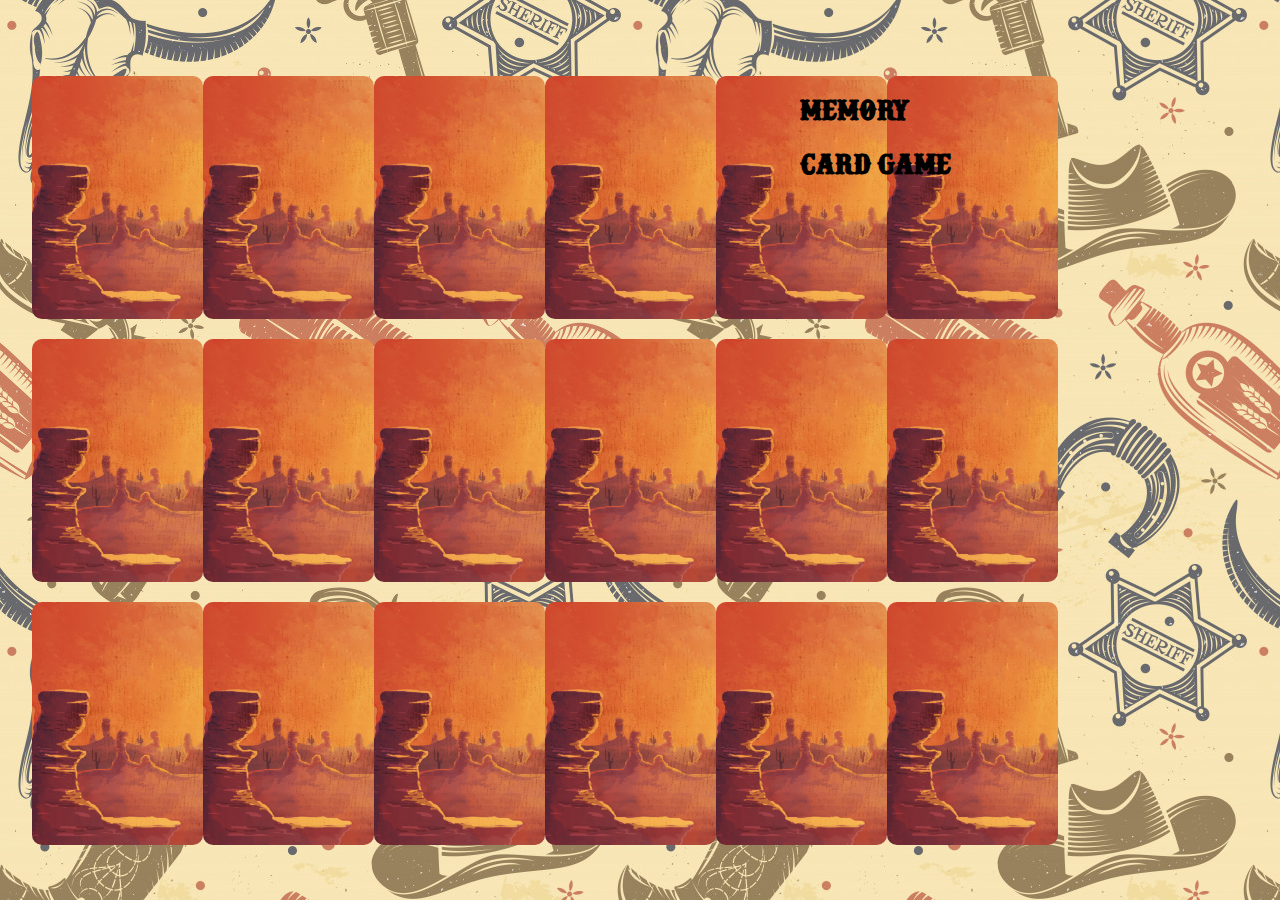
==== game.html @ 1d7b204f "Create game.html" ====
<!DOCTYPE html>
<html lang="en">
  <head>
    <meta charset="UTF-8" />
    <meta name="viewport" content="width=device-width, initial-scale=1.0" />
    <title>Memory Card Game</title>
    <link rel="stylesheet" href="style.css" />
  </head>
  <body>
    <div id="container">
      <div id="card-panel"></div>
      <div id="menu-panel">
        <h1>
          Memory <br />
          Card Game
        </h1>
        <p id="score"></p>
        <p id="health"></p>
      </div>
    </div>
    <audio autoplay loop>
      <source src="./assets/music/Wild_West_Town.mp3" type="audio/mpeg" />
    </audio>
    <script
      src="https://code.jquery.com/jquery-3.5.1.min.js"
      integrity="sha256-9/aliU8dGd2tb6OSsuzixeV4y/faTqgFtohetphbbj0="
      crossorigin="anonymous"
    ></script>
    <script src="main.js"></script>
  </body>
</html>
---- style.css ----
@font-face {
  font-family: "Docktrin";
  src: url("./assets/fontfaces/docktrin.ttf") format("truetype");
}
:root {
  --grid-cols: 1;
  --grid-rows: 1;
}
* {
  margin: 0;
  padding: 0;
}
a {
  text-decoration: none;
}
body {
  background-image: url("./assets/images/backgroundPattern.jpg");
  font-family: Docktrin;
}

#container {
  display: flex;
  justify-content: center;
  align-items: center;
  width: 100vw;
  min-height: 100vh;
}
#menu-panel {
  width: 35vw;
  height: 80vh;
}
#card-panel {
  display: grid;
  width: 60vw;
  grid-template-rows: repeat(var(--grid-rows), 1fr);
  grid-template-columns: repeat(var(--grid-cols), 1fr);
}

.card-item {
  width: 19vh;
  height: 27vh;
  margin-top: 20px;
  border-radius: 10px;
  background-image: url("./assets/images/cardCover.jpg");
  background-size: cover;
}

#start-screen {
  background-image: url("./assets/images/background.jpg");
  background-size: cover;
  width: 100vw;
  height: 100vh;
  display: flex;
  flex-direction: column;
  justify-content: center;
  align-items: center;
}
#start-button {
  background-image: url("./assets/images/start.jpg");
  background-size: contain;
  width: 305px;
  height: 90px;
  border-radius: 20px;
  color: white;
  font-size: 76px;
  text-align: center;
  cursor: pointer;
}
#app-name {
  font-size: 160px;
  color: darkred;
  text-align: center;
}
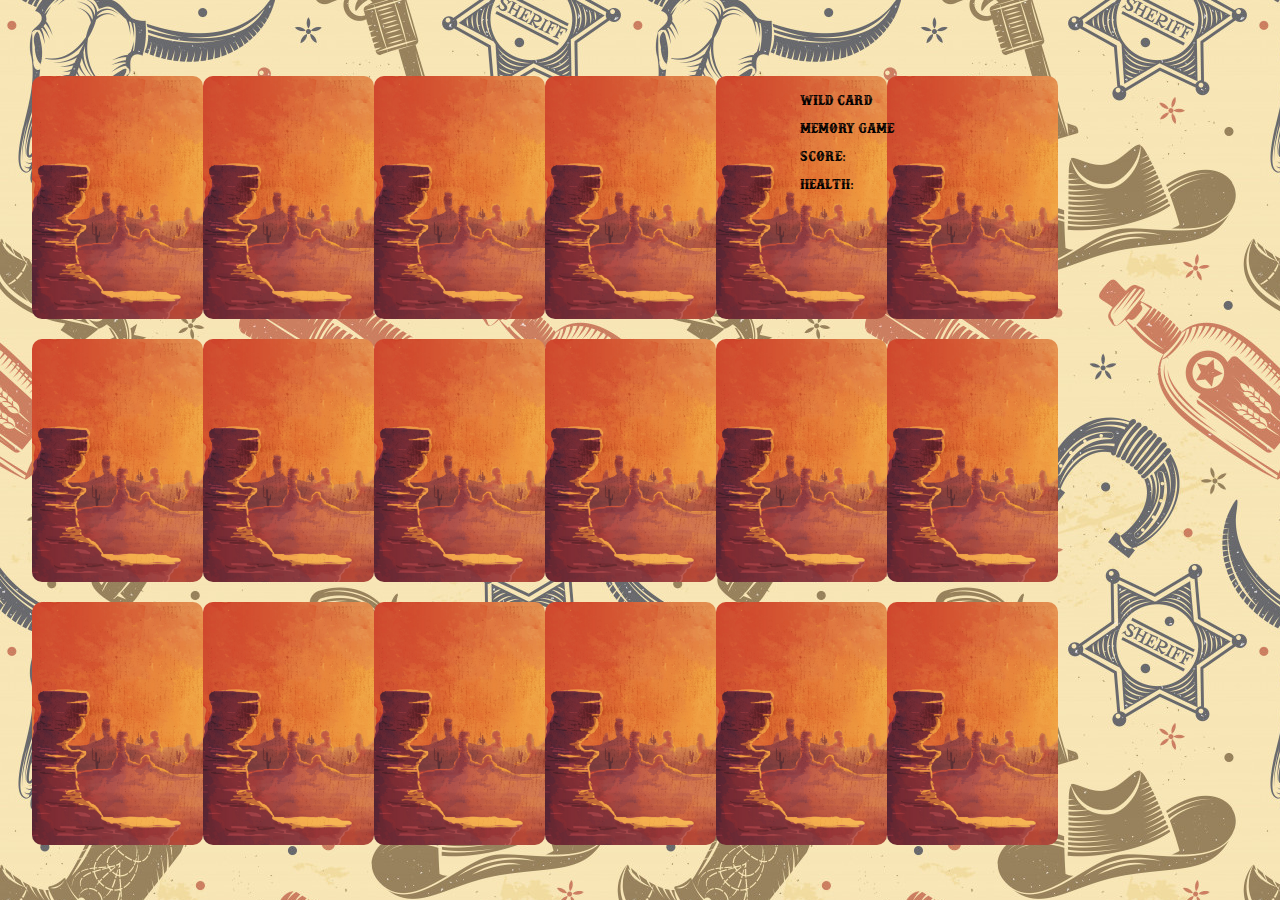
==== commit 184e2444: "Update game.html" ====
--- a/game.html
+++ b/game.html
@@ -10,12 +10,12 @@
     <div id="container">
       <div id="card-panel"></div>
       <div id="menu-panel">
-        <h1>
-          Memory <br />
-          Card Game
-        </h1>
-        <p id="score"></p>
-        <p id="health"></p>
+        <p id="game-name">
+          Wild Card <br />
+          Memory Game
+        </p>
+        <p id="scorePanel">Score: <span id="score"></span></p>
+        <p id="healthPanel">Health: <span id="health"></span></p>
       </div>
     </div>
     <audio autoplay loop>
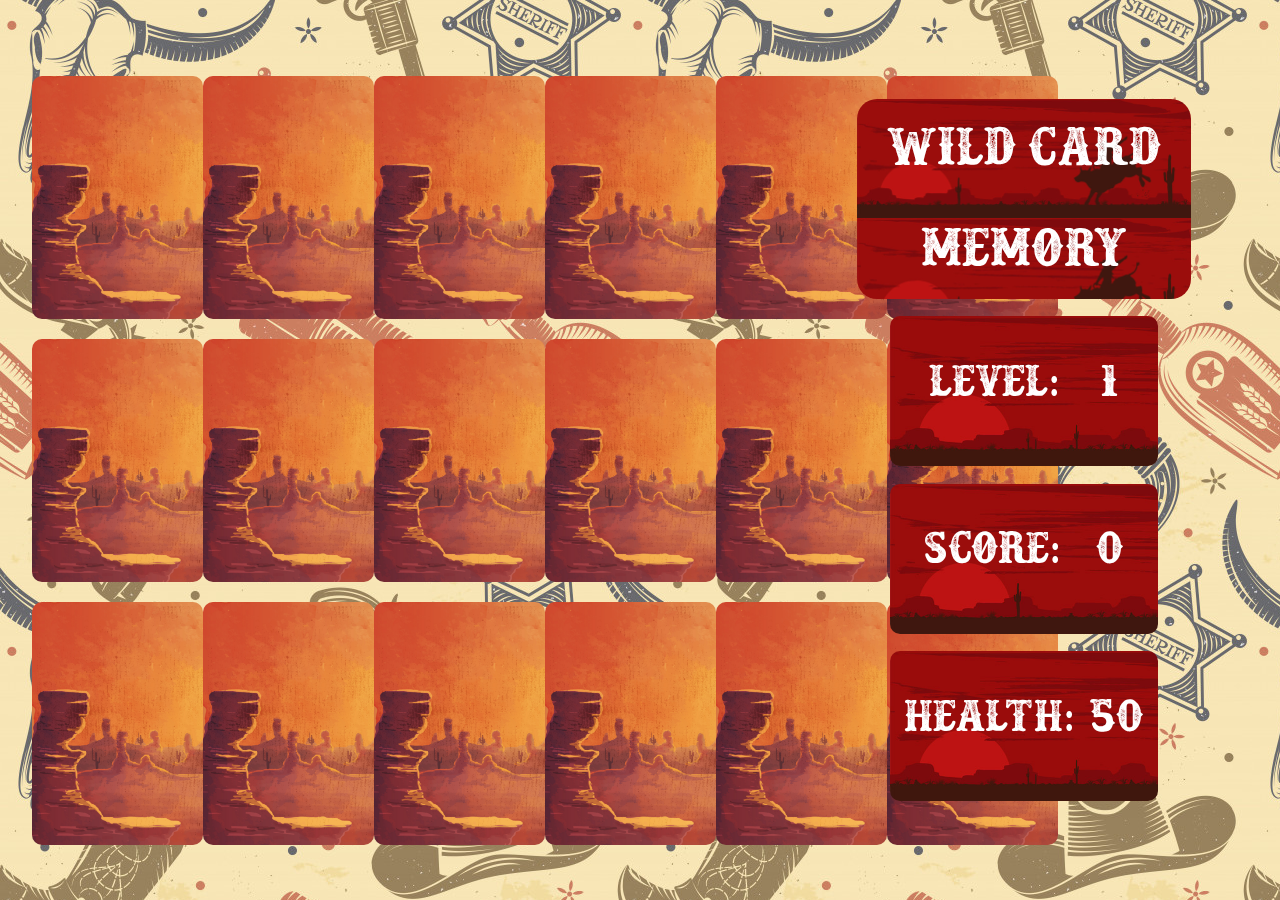
==== commit 1ee61251: "levelPanel added." ====
--- a/game.html
+++ b/game.html
@@ -14,6 +14,7 @@
           Wild Card <br />
           Memory Game
         </p>
+        <p id="levelPanel">Level: <span id="level"></span></p>
         <p id="scorePanel">Score: <span id="score"></span></p>
         <p id="healthPanel">Health: <span id="health"></span></p>
       </div>
--- a/style.css
+++ b/style.css
@@ -28,6 +28,10 @@
 #menu-panel {
   width: 35vw;
   height: 80vh;
+  display: flex;
+  flex-direction: column;
+  justify-content: space-around;
+  align-items: center;
 }
 #card-panel {
   display: grid;
@@ -43,6 +47,37 @@
   border-radius: 10px;
   background-image: url("./assets/images/cardCover.jpg");
   background-size: cover;
+}
+#game-name {
+  font-size: 60px;
+  background-image: url("./assets/images/score-bg.jpg");
+  background-size: contain;
+  text-align: center;
+  width: 70%;
+  height: 20vh;
+  border-radius: 20px;
+  color: white;
+  padding: 10px;
+}
+#scorePanel,
+#healthPanel,
+#levelPanel {
+  background-size: cover;
+  display: flex;
+  align-items: center;
+  justify-content: space-evenly;
+  width: 60%;
+  height: 150px;
+  color: white;
+  font-size: 50px;
+  border-radius: 10px;
+}
+#scorePanel {
+  background-image: url("./assets/images/score-bg.jpg");
+}
+#healthPanel,
+#levelPanel {
+  background-image: url("./assets/images/score-bg-2.jpg");
 }
 
 #start-screen {
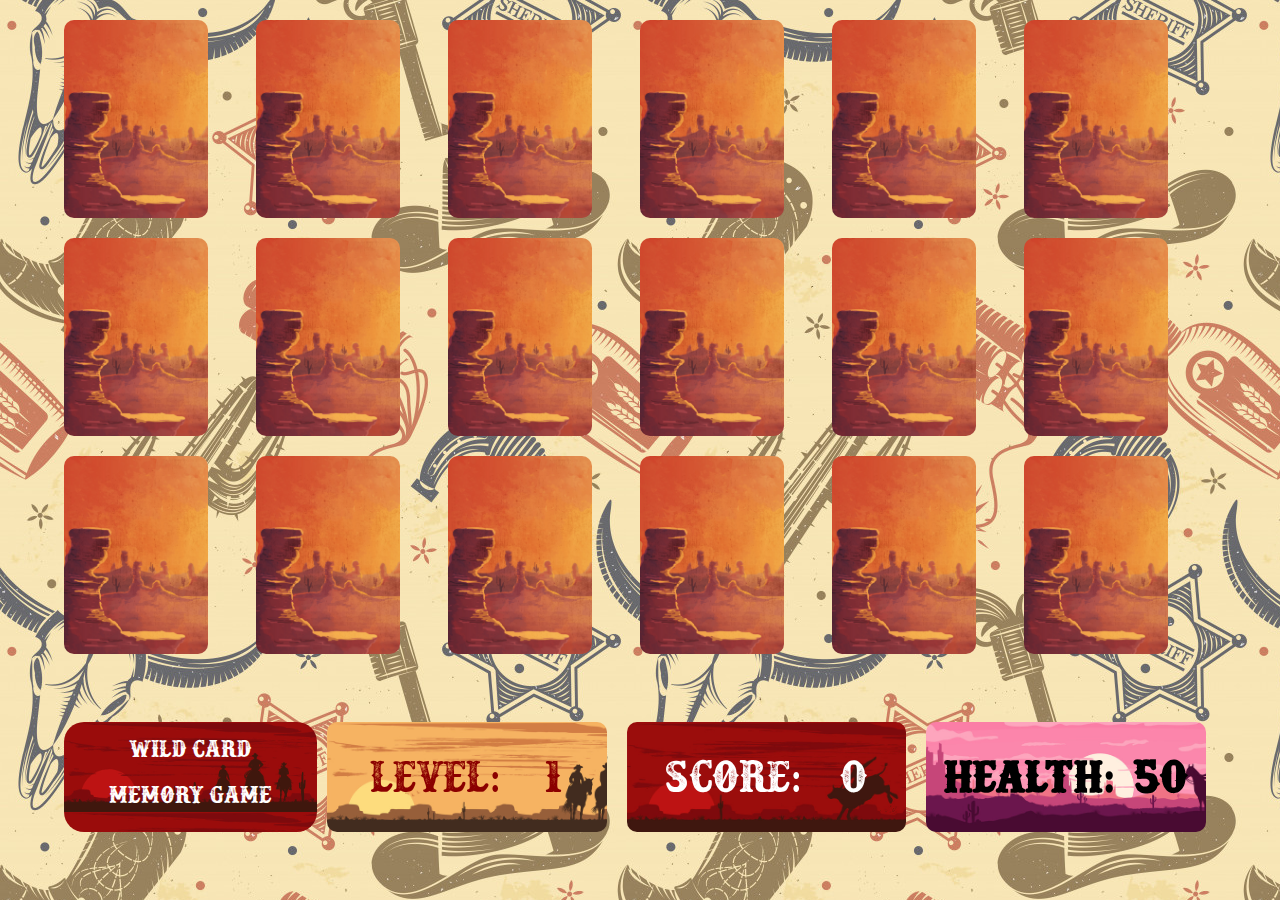
==== commit 3db1fcab: "responsive css prepared." ====
--- a/game.html
+++ b/game.html
@@ -14,12 +14,12 @@
           Wild Card <br />
           Memory Game
         </p>
-        <p id="levelPanel">Level: <span id="level"></span></p>
-        <p id="scorePanel">Score: <span id="score"></span></p>
-        <p id="healthPanel">Health: <span id="health"></span></p>
+        <p id="level-panel">Level: <span id="level"></span></p>
+        <p id="score-panel">Score: <span id="score"></span></p>
+        <h3 id="health-panel">Health: <span id="health"></span></h3>
       </div>
     </div>
-    <audio autoplay loop>
+    <audio id="music" autoplay loop>
       <source src="./assets/music/Wild_West_Town.mp3" type="audio/mpeg" />
     </audio>
     <script
--- a/style.css
+++ b/style.css
@@ -50,7 +50,7 @@
 }
 #game-name {
   font-size: 60px;
-  background-image: url("./assets/images/score-bg.jpg");
+  background-image: url("./assets/images/name-bg.jpg");
   background-size: contain;
   text-align: center;
   width: 70%;
@@ -59,25 +59,31 @@
   color: white;
   padding: 10px;
 }
-#scorePanel,
-#healthPanel,
-#levelPanel {
+#score-panel,
+#health-panel,
+#level-panel {
   background-size: cover;
   display: flex;
   align-items: center;
   justify-content: space-evenly;
+  margin: 10px 0;
+  padding: 20px 0 0;
+  text-align: center;
   width: 60%;
   height: 150px;
-  color: white;
-  font-size: 50px;
+  font-size: 60px;
   border-radius: 10px;
 }
-#scorePanel {
+#score-panel {
   background-image: url("./assets/images/score-bg.jpg");
+  color: white;
 }
-#healthPanel,
-#levelPanel {
-  background-image: url("./assets/images/score-bg-2.jpg");
+#health-panel {
+  background-image: url("./assets/images/health-bg.jpg");
+}
+#level-panel {
+  background-image: url("./assets/images/level-bg.jpg");
+  color: darkred;
 }
 
 #start-screen {
@@ -103,6 +109,91 @@
 }
 #app-name {
   font-size: 160px;
-  color: darkred;
+  color: rgb(206, 68, 13);
   text-align: center;
 }
+
+@media (max-width: 1680px) {
+  #container {
+    flex-direction: column;
+    height: 100vh;
+  }
+  #menu-panel {
+    flex-direction: row;
+    height: 100%;
+    width: 90vw;
+  }
+  #card-panel {
+    width: 90vw;
+  }
+  .card-item {
+    width: 16vh;
+    height: 22vh;
+  }
+  #game-name {
+    font-size: 35px;
+    width: 50%;
+    height: 10vh;
+  }
+  #score-panel,
+  #health-panel,
+  #level-panel {
+    width: 60%;
+    height: 10vh;
+    font-size: 50px;
+    margin: 0 10px;
+  }
+}
+@media (max-width: 1370px) {
+  #game-name {
+    font-size: 27px;
+  }
+}
+@media (max-width: 950px) {
+  #game-name {
+    font-size: 21px;
+  }
+  #score-panel,
+  #health-panel,
+  #level-panel {
+    width: 60%;
+    height: 8vh;
+    font-size: 35px;
+    margin: 0 10px;
+  }
+}
+
+@media (max-width: 740px) {
+  .card-item {
+    width: 11vh;
+    height: 16vh;
+  }
+  #menu-panel {
+    flex-wrap: wrap;
+    height: 80%;
+  }
+  #score-panel,
+  #health-panel,
+  #level-panel {
+    width: 40%;
+    height: 6vh;
+    font-size: 35px;
+    margin: 0;
+  }
+  #game-name {
+    font-size: 25px;
+  }
+}
+
+@media (max-width: 500px) {
+  .card-item {
+    width: 9vh;
+    height: 14vh;
+  }
+  #score-panel,
+  #health-panel,
+  #level-panel {
+    width: 40%;
+    font-size: 30px;
+  }
+}
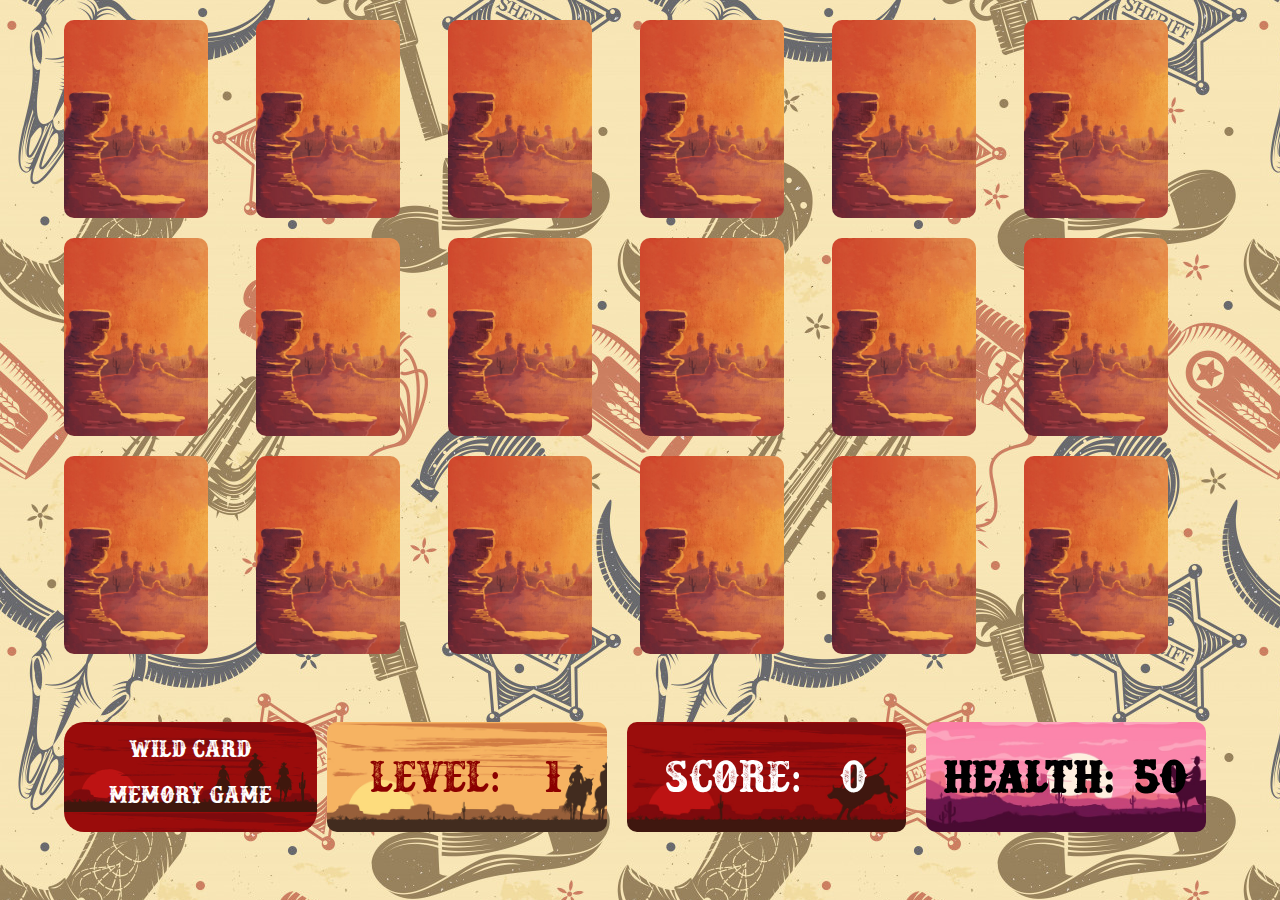
==== commit 93bb8584: "Result panel prepared." ====
--- a/game.html
+++ b/game.html
@@ -8,6 +8,10 @@
   </head>
   <body>
     <div id="container">
+      <div id="result-panel">
+        <p>Your Score: <span id="result"></span></p>
+        <div id="new-game-btn">New Game</div>
+      </div>
       <div id="card-panel"></div>
       <div id="menu-panel">
         <p id="game-name">
@@ -19,6 +23,7 @@
         <h3 id="health-panel">Health: <span id="health"></span></h3>
       </div>
     </div>
+
     <audio id="music" autoplay loop>
       <source src="./assets/music/Wild_West_Town.mp3" type="audio/mpeg" />
     </audio>
--- a/style.css
+++ b/style.css
@@ -98,21 +98,45 @@
 }
 #start-button {
   background-image: url("./assets/images/start.jpg");
-  background-size: contain;
-  width: 305px;
+  background-size: cover;
+  width: 405px;
   height: 90px;
   border-radius: 20px;
   color: white;
-  font-size: 76px;
+  font-size: 80px;
+  padding: 10px 0;
   text-align: center;
   cursor: pointer;
 }
 #app-name {
   font-size: 160px;
-  color: rgb(206, 68, 13);
-  text-align: center;
-}
-
+  color: rgb(206, 52, 13);
+  text-align: center;
+}
+#result-panel {
+  position: absolute;
+  display: flex;
+  flex-direction: column;
+  align-items: center;
+  justify-content: space-around;
+  width: 60vw;
+  height: 60vh;
+  left: 15%;
+  top: 15%;
+  background-image: url("./assets/images/result-bg.jpg");
+  background-size: cover;
+  color: white;
+  font-size: 60px;
+  border-radius: 10px;
+  box-shadow: 5px 5px 10px rgba(114, 5, 5, 0.644);
+  visibility: hidden;
+}
+#new-game-btn {
+  cursor: pointer;
+  text-align: center;
+  padding-top: 10px;
+  color: rgb(243, 149, 73);
+}
 @media (max-width: 1680px) {
   #container {
     flex-direction: column;
